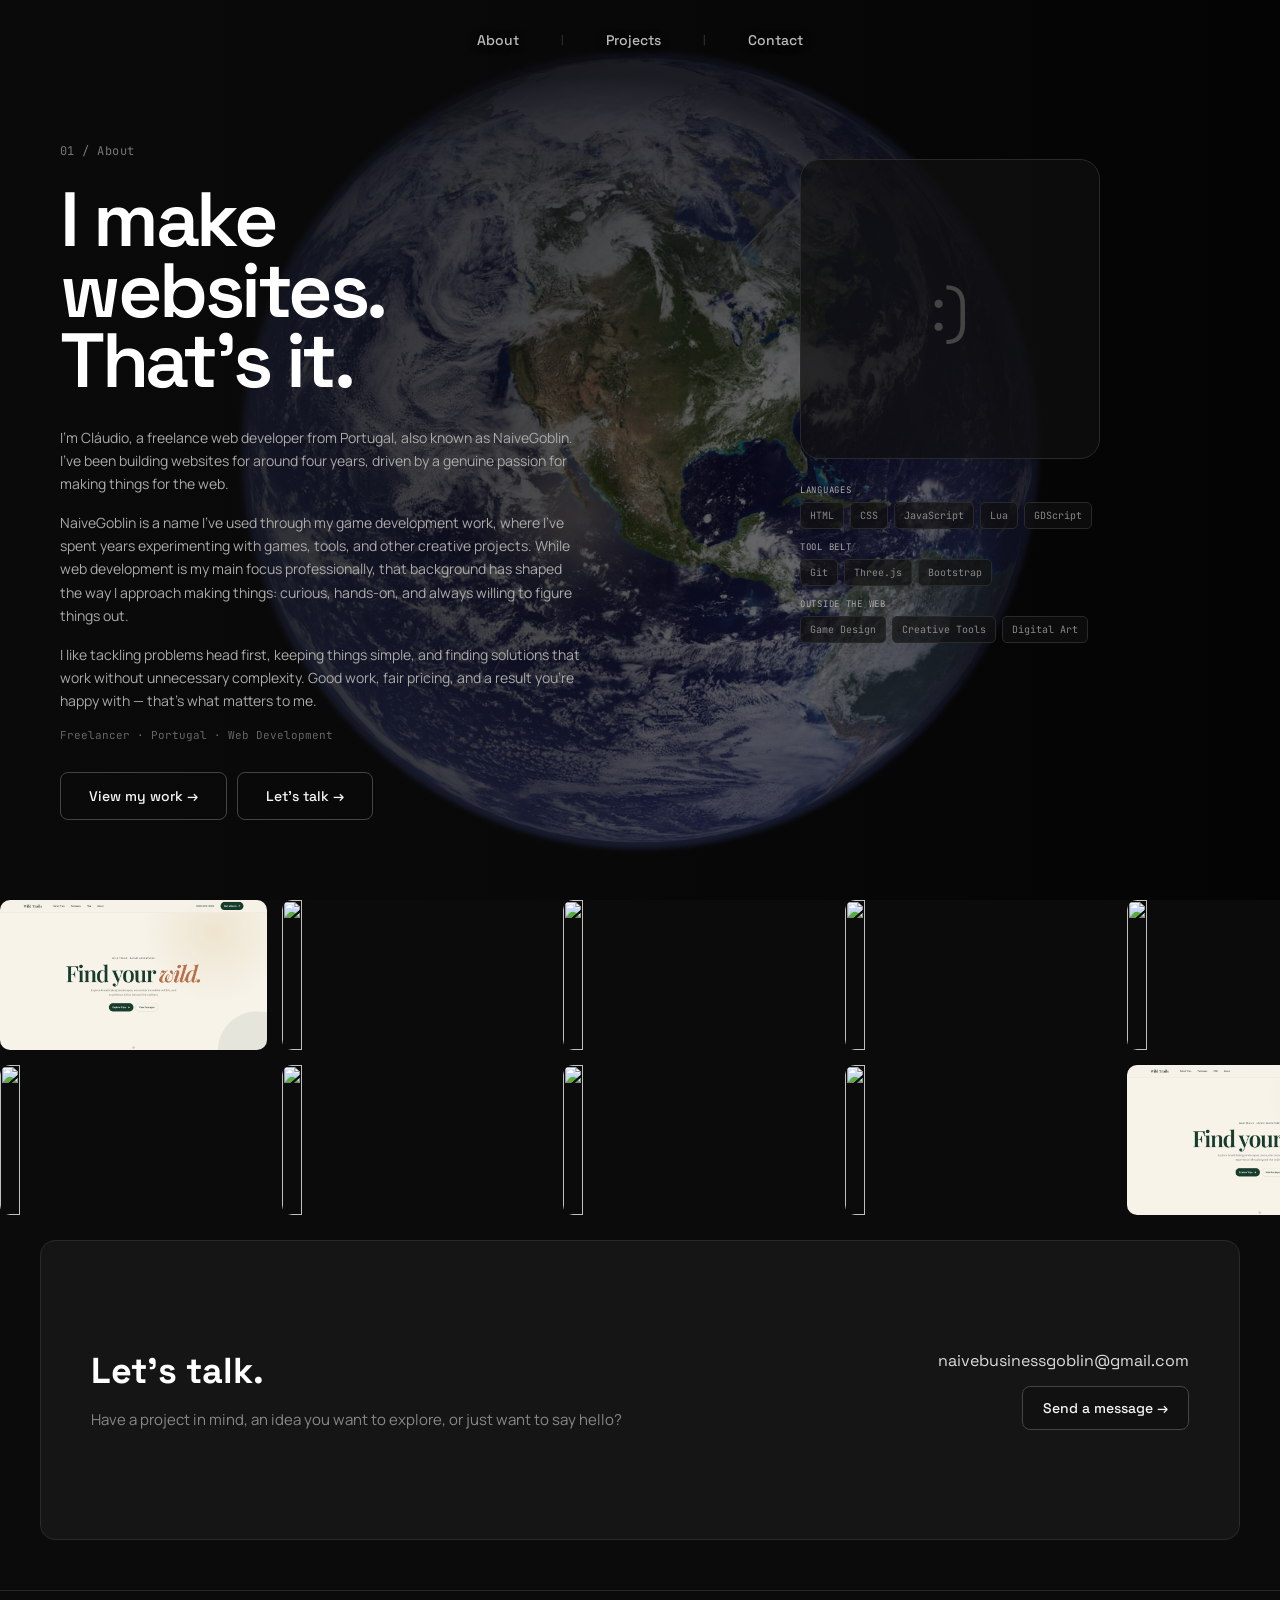
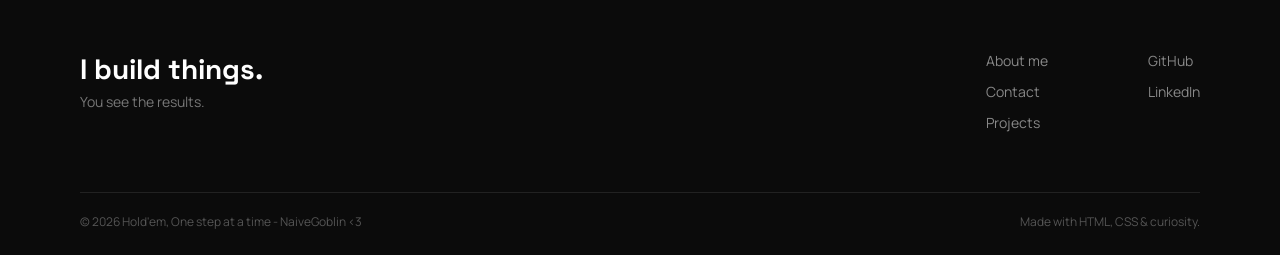
==== index.html @ 659d5354 "Added Vertex Page" ====
<!DOCTYPE html>
<html lang="en">

<head>
    <meta charset="utf-8">
    <meta name="viewport" content="width=device-width, initial-scale=1">

    <meta name="description" content="Freelance web developer creating websites and digital experiences.">
    <meta name="author" content="Naive Goblin / Luis Cláudio">
    <meta name="robots" content="index, follow">


    <link rel="canonical" href="https://naivegoblin.github.io/Personal-Portfolio/">


    <title>Goblin Webcraft - Web Development & Digital Experiences</title>
    <link rel="icon" type="image/png" href="images/Icon.png">


    <link rel="stylesheet" href="sources/style.css">
</head>

<body id="about">

    <header class="Header">
        <nav>
            <ul>
                <li><a href="index.html">About</a></li>
                <li class="Header_Spacer">|</li>
                <li><a href="projects.html">Projects</a></li>
                <li class="Header_Spacer">|</li>
                <li><a href="index.html#contact">Contact</a></li>
            </ul>
        </nav>
    </header>


    <main>

        <section class="Hero">

            <div class="Hero_Content">

                <div class="Hero_Text">

                    <span class="Section_Label">01 / About</span>

                    <h1>I make websites.<br>That's it.</h1>

                    <p>
                        I'm Cláudio, a freelance web developer from Portugal,
                        also known as NaiveGoblin. I've been building websites
                        for around four years, driven by a genuine passion for
                        making things for the web.
                    </p>

                    <p>
                        NaiveGoblin is a name I've used through my game development
                        work, where I've spent years experimenting with games,
                        tools, and other creative projects. While web development
                        is my main focus professionally, that background has shaped
                        the way I approach making things: curious, hands-on, and
                        always willing to figure things out.
                    </p>

                    <p>
                        I like tackling problems head first, keeping things simple,
                        and finding solutions that work without unnecessary
                        complexity. Good work, fair pricing, and a result you're
                        happy with — that's what matters to me.
                    </p>

                    <span class="Section_Meta">
                        Freelancer · Portugal · Web Development
                    </span>

                    <div class="Hero_Buttons">
                        <button
                            type="button"
                            onclick="window.location.href='projects.html'">
                            View my work →
                        </button>

                        <button
                            type="button"
                            onclick="openContactModal()">
                            Let's talk →
                        </button>

                    </div>

                </div>



                <div class="Hero_Visual">

                    <div class="Mascot">
                        <span>:)</span>
                    </div>

                    <div class="Tag_Groups">

                        <div class="Tag_Group">
                            <span class="Tag_Label">LANGUAGES</span>

                            <div class="Tags">
                                <span>HTML</span>
                                <span>CSS</span>
                                <span>JavaScript</span>
                                <span>Lua</span>
                                <span>GDScript</span>
                            </div>
                        </div>


                        <div class="Tag_Group">
                            <span class="Tag_Label">TOOL BELT</span>

                            <div class="Tags">
                                <span>Git</span>
                                <span>Three.js</span>
                                <span>Bootstrap</span>
                            </div>
                        </div>


                        <div class="Tag_Group">
                            <span class="Tag_Label">OUTSIDE THE WEB</span>

                            <div class="Tags">
                                <span>Game Design</span>
                                <span>Creative Tools</span>
                                <span>Digital Art</span>
                            </div>
                        </div>

                    </div>

                </div>

            </div>

        </section>


        <section class="Website_Body">

            <div class="Gallery">

                <div class="Gallery_Row Gallery_Row_1">
                    <div class="Gallery_Images">
                        <img src="images/Wild Trails/Wild Trails - Stage 1.png" alt="">
                        <img src="images/image2.jpg" alt="">
                        <img src="images/image3.jpg" alt="">
                        <img src="images/image4.jpg" alt="">
                        <img src="images/image5.jpg" alt="">

                        <img src="images/Wild Trails/Wild Trails - Stage 1.png" alt="">
                        <img src="images/image2.jpg" alt="">
                        <img src="images/image3.jpg" alt="">
                        <img src="images/image4.jpg" alt="">
                        <img src="images/image5.jpg" alt="">
                    </div>
                </div>


                <div class="Gallery_Row Gallery_Row_2">
                    <div class="Gallery_Images">
                        <img src="images/image5.jpg" alt="">
                        <img src="images/image4.jpg" alt="">
                        <img src="images/image3.jpg" alt="">
                        <img src="images/image2.jpg" alt="">
                        <img src="images/Wild Trails/Wild Trails - Stage 1.png" alt="">

                        <img src="images/image5.jpg" alt="">
                        <img src="images/image4.jpg" alt="">
                        <img src="images/image3.jpg" alt="">
                        <img src="images/image2.jpg" alt="">
                        <img src="images/Wild Trails/Wild Trails - Stage 1.png"" alt="">
                    </div>
                </div>

            </div>


            <section class="Contact" id="contact">

                <div class="Contact_Info">
                    <h2>Let's talk.</h2>

                    <p>
                        Have a project in mind, an idea you want to explore,
                        or just want to say hello?
                    </p>
                </div>

                <div class="Contact_Actions">
                    <a href="mailto:naivebusinessgoblin@gmail.com">
                        naivebusinessgoblin@gmail.com
                    </a>

                    <a class="Button" type="button" onclick="openContactModal()">
                        Send a message →
                    </a>
                </div>

            </section>

        </section>

    </main>


    <footer class="Footer">

        <div class="Footer_Main">

            <div class="Footer_Brand">
                <h2>I build things.</h2>
                <p>You see the results.</p>
            </div>

            <div class="Footer_Links">

                <div class="Footer_Navigation">
                    <a href="#about">About me</a>
                    <a Href="#" onclick="openContactModal()">Contact</a>
                    <a href="projects.html">Projects</a>
                </div>

                <div class="Footer_Socials">
                    <a href="https://github.com/NaiveGoblin">GitHub</a>
                    <a href="https://linkedin.com/in/yourusername">LinkedIn</a>
                </div>

            </div>

        </div>

        <div class="Footer_Bottom">
            <span>© 2026 Hold'em, One step at a time - NaiveGoblin &lt;3</span>
            <span>Made with HTML, CSS & curiosity.</span>
        </div>

    </footer>

<script src="sources/Contact Form.js"></script>

</body>

</html>
---- sources/style.css ----
@import url('https://fonts.googleapis.com/css2?family=JetBrains+Mono:wght@400;500&family=Manrope:wght@400;500;600;700&family=Space+Grotesk:wght@400;500;600;700&display=swap');


/* Variables */

:root {
    --bg: #0b0b0b;
    --surface: #151515;
    --surface-hover: #181818;

    --border: #292929;
    --border-hover: #444;

    --text: #fff;
    --text-light: #ddd;
    --text-muted: #888;
    --text-dim: #666;
    --text-dark: #555;

    --accent: #8da4ff;

    --font-display: 'Space Grotesk', sans-serif;
    --font-body: 'Manrope', sans-serif;
    --font-mono: 'JetBrains Mono', monospace;

    --radius-sm: 5px;
    --radius-md: 10px;
    --radius-lg: 15px;

    --container: 1200px;
}


/* Base */

* {
    box-sizing: border-box;
    margin: 0;
    padding: 0;
}

html {
    scroll-behavior: smooth;
}

body {
    min-height: 100vh;

    color: var(--text);
    background: var(--bg);

    font-family: var(--font-body);
}

img {
    display: block;
    max-width: 100%;
}

button,
a {
    font: inherit;
}

button {
    cursor: pointer;
}

button,
a {
    -webkit-tap-highlight-color: transparent;
}

.Container {
    width: min(var(--container), 100%);
    margin-inline: auto;
}


/* Typography */

.Section_Label {
    color: #aaa;

    font-family: var(--font-mono);
    font-size: 10px;
    letter-spacing: 0.08em;
}

.Section_Meta {
    color: var(--text-dim);

    font-family: var(--font-mono);
    font-size: 11px;
}

.Tag_Label {
    color: #aaa;

    font-family: var(--font-mono);
    font-size: 9px;
    letter-spacing: 0.08em;
}


/* Header */

.Header {
    position: absolute;
    top: 0;
    left: 0;
    z-index: 10;

    width: 100%;
    padding: 25px;

    font-family: var(--font-display);
}

.Header ul {
    display: flex;
    align-items: center;
    justify-content: center;

    list-style: none;
}

.Header a {
    display: inline-block;

    padding: 6px 10px;

    color: #bbb;

    font-size: 14px;
    font-weight: 500;

    text-decoration: none;

    border-radius: var(--radius-sm);

    text-shadow: 0 1px 8px rgba(0, 0, 0, 0.6);

    transition:
        color 0.2s ease,
        background-color 0.2s ease,
        transform 0.2s ease;
}

.Header a:hover {
    color: var(--text);
    background: rgba(255, 255, 255, 0.06);

    transform: translateY(-1px);
}

.Header_Spacer {
    margin-inline: 30px;

    color: #333;

    font-family: var(--font-mono);
    font-size: 11px;
}


/* Hero */

.Hero {
    position: relative;

    display: flex;
    align-items: flex-end;

    min-height: 100vh;
    padding: 140px 60px 80px;

    background:
        url("../images/wallpaper.jpg")
        center / cover no-repeat;

    overflow: hidden;
}

.Hero::after {
    content: "";

    position: absolute;
    inset: 0;

    background:
        linear-gradient(
            90deg,
            rgba(11, 11, 11, 0.92) 0%,
            rgba(11, 11, 11, 0.72) 45%,
            rgba(11, 11, 11, 0.35) 100%
        );

    pointer-events: none;
}

.Hero_Content {
    position: relative;
    z-index: 1;

    display: grid;
    grid-template-columns: 1fr 1fr;
    gap: 80px;

    width: min(var(--container), 100%);
    margin-inline: auto;

    align-items: start;
}


/* Hero Text */

.Hero_Text {
    display: flex;
    flex-direction: column;

    max-width: 560px;
}

.Hero_Text .Section_Label {
    margin-bottom: 25px;

    color: #777;

    font-size: 12px;
    letter-spacing: 0.04em;
}

.Hero_Text h1 {
    margin-bottom: 30px;

    color: var(--text);

    font-family: var(--font-display);
    font-size: clamp(3rem, 6vw, 5rem);
    font-weight: 600;
    line-height: 0.92;
    letter-spacing: -0.045em;
}

.Hero_Text p {
    max-width: 520px;
    margin-bottom: 16px;

    color: #aaa;

    font-size: 14px;
    line-height: 1.65;
}


/* Buttons */

.Hero_Buttons {
    display: flex;
    gap: 10px;

    margin-top: 30px;
}

.Hero_Buttons button,
.Button {
    width: fit-content;
    padding: 12px 20px;

    color: #f5f5f5;
    background: rgba(11, 11, 11, 0.35);

    border: 1px solid var(--border-hover);
    border-radius: 8px;

    font-family: var(--font-display);
    font-size: 14px;
    font-weight: 500;

    text-decoration: none;

    transition:
        background-color 0.25s ease,
        border-color 0.25s ease,
        color 0.25s ease,
        transform 0.25s ease;
}

.Hero_Buttons button {
    padding: 14px 28px;
}

.Hero_Buttons button:hover,
.Button:hover {
    background: #1a1a1a;
    border-color: #666;

    transform: translateY(-2px);
}

.Hero_Buttons button:active,
.Button:active {
    transform: translateY(0);
}


/* Hero Visual */

.Hero_Visual {
    display: flex;
    flex-direction: column;
    align-items: center;
    justify-content: flex-end;

    min-height: 500px;
}

.Mascot {
    display: flex;
    align-items: center;
    justify-content: center;

    width: 300px;
    height: 300px;
    margin-bottom: 25px;

    color: #444;
    background: rgba(17, 17, 17, 0.7);

    border: 1px solid var(--border);
    border-radius: 20px;

    font-family: var(--font-display);
    font-size: 60px;

    overflow: hidden;
}

.Mascot img {
    width: 100%;
    height: 100%;
    object-fit: contain;
}


/* Tags */

.Tag_Groups {
    display: flex;
    flex-direction: column;
    gap: 12px;

    width: 300px;
}

.Tag_Group {
    display: flex;
    flex-direction: column;
    gap: 6px;
}

.Tags {
    display: flex;
    flex-wrap: wrap;
    gap: 6px;
}

.Tags span {
    padding: 6px 9px;

    color: var(--text-muted);
    background: rgba(17, 17, 17, 0.7);

    border: 1px solid var(--border);
    border-radius: var(--radius-sm);

    font-family: var(--font-mono);
    font-size: 10px;

    transition:
        color 0.2s ease,
        border-color 0.2s ease,
        background-color 0.2s ease;
}

.Tags span:hover {
    color: #ccc;
    background: var(--surface);
    border-color: var(--border-hover);
}


/* Website Body */

.Website_Body {
    display: flex;
    flex-direction: column;
    align-items: center;

    gap: 25px;
}


/* Gallery */

.Gallery {
    display: flex;
    flex-direction: column;
    gap: 15px;

    width: 100%;

    overflow: hidden;
}

.Gallery_Row {
    width: 100%;
    overflow: hidden;
}

.Gallery_Images {
    display: flex;
    gap: 15px;

    width: max-content;
}

.Gallery img {
    flex-shrink: 0;

    width: auto;
    height: 150px;

    aspect-ratio: 16 / 9;

    object-fit: cover;

    border-radius: var(--radius-md);
}

.Gallery_Row_1 .Gallery_Images {
    animation: slideRight 60s linear infinite alternate;
}

.Gallery_Row_2 .Gallery_Images {
    animation: slideLeft 75s linear infinite alternate;
}

@keyframes slideRight {
    from {
        transform: translateX(-50%);
    }

    to {
        transform: translateX(0);
    }
}

@keyframes slideLeft {
    from {
        transform: translateX(0);
    }

    to {
        transform: translateX(-50%);
    }
}


/* Contact */

.Contact {
    display: flex;
    align-items: center;
    justify-content: space-between;

    width: min(var(--container), calc(100% - 40px));
    min-height: 300px;
    margin-inline: auto;
    padding: 50px;

    background: var(--surface);

    border: 1px solid var(--border);
    border-radius: var(--radius-lg);
}


.Contact_Info {
    max-width: 600px;
}

.Contact_Info h2 {
    font-family: var(--font-display);
    font-size: 36px;
}

.Contact_Info p {
    margin-top: 15px;

    color: var(--text-muted);

    font-size: 15px;
    line-height: 1.5;
}

.Contact_Actions {
    display: flex;
    flex-direction: column;
    align-items: flex-end;
    gap: 15px;
}

.Contact_Actions a:not(.Button) {
    color: var(--text-light);

    font-family: var(--font-display);
    text-decoration: none;
}

.Contact_Actions a:not(.Button):hover {
    color: var(--accent);
}


/* Footer */

.Footer {
    width: 100%;
    margin-top: 50px;
    padding: 60px 80px 25px;

    border-top: 1px solid var(--border);

    font-size: 14px;
}

.Footer_Main {
    display: flex;
    justify-content: space-between;
}

.Footer_Brand h2 {
    font-family: var(--font-display);
    font-size: 28px;
}

.Footer_Brand p {
    margin-top: 5px;
    color: #777;
}

.Footer_Links {
    display: flex;
    gap: 100px;
}

.Footer_Navigation,
.Footer_Socials {
    display: flex;
    flex-direction: column;
    gap: 12px;
}

.Footer a {
    color: var(--text-muted);
    text-decoration: none;
}

.Footer a:hover {
    color: var(--text);
}

.Footer_Bottom {
    display: flex;
    justify-content: space-between;

    margin-top: 60px;
    padding-top: 20px;

    color: var(--text-dark);

    border-top: 1px solid #222;

    font-size: 12px;
}


/* Projects */

.Projects_Page,
.Project_Page {
    width: 100%;
    min-height: 100vh;
    padding: 140px 60px 80px;
}

.Projects_Header {
    margin-bottom: 70px;
}

.Projects_Header .Section_Label,
.Project_Header .Section_Label {
    display: block;
    margin-bottom: 20px;
}

.Projects_Header h1 {
    color: var(--text);

    font-family: var(--font-display);
    font-size: clamp(3rem, 6vw, 5rem);
    font-weight: 600;
    line-height: 0.95;
    letter-spacing: -0.045em;
}

.Projects_Header p {
    max-width: 600px;
    margin-top: 25px;

    color: var(--text-muted);

    font-size: 15px;
    line-height: 1.6;
}


/* Project Grid */

.Projects_Grid {
    display: grid;
    grid-template-columns: repeat(2, 1fr);
    gap: 20px;
}


/* Project Card */

.Project_Card {
    display: flex;
    flex-direction: column;

    min-height: 420px;
    padding: 30px;

    background: var(--surface);

    border: 1px solid var(--border);
    border-radius: var(--radius-lg);

    overflow: hidden;

    transition:
        transform 0.25s ease,
        border-color 0.25s ease,
        background-color 0.25s ease;
}

.Project_Card:hover {
    background: var(--surface-hover);
    border-color: var(--border-hover);

    transform: translateY(-4px);
}

.Project_Image {
    width: 100%;
    height: 220px;
    margin-bottom: 25px;

    background: var(--bg);

    border: 1px solid var(--border);
    border-radius: var(--radius-md);

    overflow: hidden;
}

.Project_Image img,
.Project_Gallery_Image img,
.Project_Main_Image img {
    width: 100%;
    height: 100%;

    object-fit: cover;
}

.Project_Image img,
.Project_Gallery_Image img {
    transition: transform 0.4s ease;
}

.Project_Card:hover .Project_Image img,
.Project_Gallery_Image:hover img {
    transform: scale(1.03);
}

.Project_Number {
    margin-bottom: 10px;

    color: var(--text-dim);

    font-family: var(--font-mono);
    font-size: 10px;
}

.Project_Card h2 {
    margin-bottom: 12px;

    color: var(--text);

    font-family: var(--font-display);
    font-size: 28px;
    font-weight: 500;
}

.Project_Card p {
    max-width: 600px;

    color: var(--text-muted);

    font-size: 14px;
    line-height: 1.6;
}

.Project_Tags {
    margin-top: auto;
    padding-top: 25px;
}

.Project_Link {
    display: inline-block;

    width: fit-content;
    margin-top: 20px;

    color: #bbb;

    font-family: var(--font-display);
    font-size: 14px;

    text-decoration: none;

    transition:
        color 0.2s ease,
        transform 0.2s ease;
}

.Project_Link:hover {
    color: var(--text);
    transform: translateX(3px);
}


/* Project Header */

.Project_Header {
    margin-bottom: 70px;
}

.Project_Header h1 {
    max-width: 900px;

    color: var(--text);

    font-family: var(--font-display);
    font-size: clamp(3rem, 7vw, 6rem);
    font-weight: 600;
    line-height: 0.92;
    letter-spacing: -0.05em;
}

.Project_Header p {
    max-width: 650px;
    margin-top: 30px;

    color: var(--text-muted);

    font-size: 15px;
    line-height: 1.65;
}

.Project_Meta {
    display: flex;
    flex-wrap: wrap;
    gap: 30px;

    margin-top: 35px;
}

.Project_Meta_Item {
    display: flex;
    flex-direction: column;
    gap: 6px;
}


/* Project Preview */

.Project_Main_Image {
    width: 100%;
    height: 600px;
    margin-bottom: 70px;

    background: var(--surface);

    border: 1px solid var(--border);
    border-radius: var(--radius-lg);

    overflow: hidden;
}


/* Project Info */

.Project_Info {
    margin-bottom: 80px;
}

.Project_Info_Text {
    max-width: 700px;
}

.Project_Info_Text h2 {
    margin-bottom: 25px;

    color: var(--text);

    font-family: var(--font-display);
    font-size: 32px;
    font-weight: 500;
}

.Project_Info_Text p {
    margin-bottom: 18px;

    color: var(--text-muted);

    font-size: 15px;
    line-height: 1.7;
}


/* Project Gallery */

.Project_Gallery {
    display: grid;
    grid-template-columns: repeat(2, 1fr);
    gap: 15px;

    margin-bottom: 80px;
}

.Project_Gallery_Image {
    height: 300px;

    background: var(--surface);

    border: 1px solid var(--border);
    border-radius: var(--radius-md);

    overflow: hidden;
}


/* Technologies */

.Technologies_Banner {
    margin-bottom: 80px;
    padding: 35px;

    background: var(--surface);

    border: 1px solid var(--border);
    border-radius: 12px;
}

.Technologies_Banner h2 {
    margin-bottom: 25px;

    color: var(--text);

    font-family: var(--font-display);
    font-size: 24px;
    font-weight: 500;
}


/* Responsive */

@media (max-width: 900px) {

    .Hero {
        padding: 120px 30px 60px;
    }

    .Hero_Content {
        grid-template-columns: 1fr;
        gap: 60px;
    }

    .Hero_Visual {
        min-height: auto;
    }

    .Projects_Page,
    .Project_Page {
        padding: 120px 30px 60px;
    }

    .Projects_Grid {
        grid-template-columns: 1fr;
    }

    .Project_Content {
        grid-template-columns: 1fr;
        gap: 25px;
    }

    .Project_Main_Image {
        height: 450px;
    }

    .Footer {
        padding-inline: 30px;
    }

    .Footer_Links {
        gap: 50px;
    }
}


@media (max-width: 600px) {

    .Header {
        padding: 20px 15px;
    }

    .Header_Spacer {
        margin-inline: 15px;
    }

    .Hero {
        padding: 110px 20px 50px;
    }

    .Hero_Text h1,
    .Projects_Header h1 {
        font-size: clamp(2.8rem, 14vw, 4rem);
    }

    .Hero_Buttons {
        flex-direction: column;
        align-items: flex-start;
    }

    .Mascot {
        width: min(300px, 100%);
        height: auto;
        aspect-ratio: 1;
    }

    .Tag_Groups {
        width: min(300px, 100%);
    }

    .Contact {
        flex-direction: column;
        align-items: flex-start;
        gap: 35px;

        width: calc(100% - 30px);
        padding: 30px;
    }

    .Contact_Actions {
        align-items: flex-start;
    }

    .Footer_Main {
        flex-direction: column;
        gap: 40px;
    }

    .Footer_Links {
        gap: 50px;
    }

    .Footer_Bottom {
        flex-direction: column;
        gap: 10px;
    }

    .Projects_Page,
    .Project_Page {
        padding: 110px 20px 50px;
    }

    .Project_Header h1 {
        font-size: clamp(2.8rem, 14vw, 5rem);
    }

    .Project_Main_Image {
        height: 300px;
        margin-bottom: 50px;
    }

    .Project_Gallery {
        grid-template-columns: 1fr;
        margin-bottom: 50px;
    }

    .Project_Gallery_Image {
        height: 250px;
    }

    .Project_Content {
        margin-bottom: 50px;
    }

    .Project_Technologies {
        margin-bottom: 50px;
        padding: 25px;
    }
}


/* Reduced Motion */

@media (prefers-reduced-motion: reduce) {

    html {
        scroll-behavior: auto;
    }

    *,
    *::before,
    *::after {
        animation-duration: 0.01ms !important;
        animation-iteration-count: 1 !important;
        transition-duration: 0.01ms !important;
    }
}




/* Contact Modal */

.Contact_Modal {
    position: fixed;
    inset: 0;
    z-index: 1000;

    display: flex;
    align-items: center;
    justify-content: center;

    padding: 30px;

    visibility: hidden;
    opacity: 0;

    pointer-events: none;

    transition:
        opacity 0.35s ease,
        visibility 0.35s ease;
}


/* Full-screen gradient */

.Contact_Modal::before {
    content: "";

    position: absolute;
    inset: 0;

    background:
        radial-gradient(
            circle at 50% 45%,
            rgba(141, 164, 255, 0.16),
            transparent 45%
        ),
        linear-gradient(
            135deg,
            rgba(11, 11, 11, 0.97),
            rgba(20, 24, 45, 0.96),
            rgba(11, 11, 11, 0.98)
        );

    backdrop-filter: blur(12px);
}


/* Open state */

.Contact_Modal.is-open {
    visibility: visible;
    opacity: 1;

    pointer-events: auto;
}


/* Dark clickable backdrop */

.Contact_Modal_Backdrop {
    position: absolute;
    inset: 0;

    background: rgba(0, 0, 0, 0.35);
}


/* Modal */

.Contact_Modal_Content {
    position: relative;
    z-index: 1;

    width: min(650px, 100%);
    max-height: calc(100vh - 60px);

    padding: 45px;

    overflow-y: auto;

    background:
        linear-gradient(
            145deg,
            rgba(25, 25, 25, 0.97),
            rgba(14, 14, 14, 0.97)
        );

    border: 1px solid rgba(255, 255, 255, 0.12);
    border-radius: var(--radius-lg);

    box-shadow:
        0 30px 100px rgba(0, 0, 0, 0.65),
        0 0 80px rgba(141, 164, 255, 0.08);

    transform: translateY(25px) scale(0.97);

    transition:
        transform 0.4s cubic-bezier(0.22, 1, 0.36, 1);
}

.Contact_Modal.is-open .Contact_Modal_Content {
    transform: translateY(0) scale(1);
}


/* Close button */

.Contact_Modal_Close {
    position: absolute;
    top: 18px;
    right: 18px;

    display: flex;
    align-items: center;
    justify-content: center;

    width: 36px;
    height: 36px;

    color: #888;
    background: transparent;

    border: 1px solid transparent;
    border-radius: var(--radius-sm);

    font-family: var(--font-display);
    font-size: 25px;
    line-height: 1;

    transition:
        color 0.2s ease,
        background-color 0.2s ease,
        border-color 0.2s ease,
        transform 0.2s ease;
}

.Contact_Modal_Close:hover {
    color: var(--text);

    background: rgba(255, 255, 255, 0.06);

    border-color: var(--border);

    transform: rotate(4deg);
}


/* Header */

.Contact_Modal_Header {
    max-width: 500px;
    margin-bottom: 35px;
}

.Contact_Modal_Header .Section_Label {
    display: block;
    margin-bottom: 15px;

    color: var(--accent);
}

.Contact_Modal_Header h2 {
    margin-bottom: 12px;

    font-family: var(--font-display);
    font-size: clamp(2.5rem, 7vw, 4rem);
    font-weight: 600;
    line-height: 0.95;
    letter-spacing: -0.04em;
}

.Contact_Modal_Header p {
    max-width: 500px;

    color: var(--text-muted);

    font-size: 14px;
    line-height: 1.6;
}


/* Form */

.Contact_Form {
    display: flex;
    flex-direction: column;
    gap: 20px;
}

.Contact_Form_Row {
    display: grid;
    grid-template-columns: 1fr 1fr;
    gap: 15px;
}

.Contact_Form label {
    display: flex;
    flex-direction: column;
    gap: 8px;
}

.Contact_Form label > span {
    color: #999;

    font-family: var(--font-mono);
    font-size: 10px;
    letter-spacing: 0.04em;
    text-transform: uppercase;
}


/* Inputs */

.Contact_Form input,
.Contact_Form textarea {
    width: 100%;

    padding: 13px 14px;

    color: var(--text);
    background: rgba(255, 255, 255, 0.035);

    border: 1px solid var(--border);
    border-radius: var(--radius-sm);

    outline: none;

    font-family: var(--font-body);
    font-size: 14px;

    transition:
        border-color 0.2s ease,
        background-color 0.2s ease,
        box-shadow 0.2s ease;
}

.Contact_Form textarea {
    min-height: 140px;

    resize: vertical;
}

.Contact_Form input::placeholder,
.Contact_Form textarea::placeholder {
    color: #555;
}

.Contact_Form input:focus,
.Contact_Form textarea:focus {
    background: rgba(255, 255, 255, 0.05);

    border-color: var(--accent);

    box-shadow:
        0 0 0 3px rgba(141, 164, 255, 0.08);
}


/* Submit */

.Contact_Form_Submit {
    align-self: flex-start;

    margin-top: 5px;
    padding: 13px 22px;

    color: #0b0b0b;
    background: var(--accent);

    border: 1px solid var(--accent);
    border-radius: 8px;

    font-family: var(--font-display);
    font-size: 14px;
    font-weight: 600;

    transition:
        background-color 0.2s ease,
        border-color 0.2s ease,
        transform 0.2s ease,
        box-shadow 0.2s ease;
}

.Contact_Form_Submit:hover {
    background: #a9baff;
    border-color: #a9baff;

    box-shadow:
        0 8px 30px rgba(141, 164, 255, 0.18);

    transform: translateY(-2px);
}

.Contact_Form_Submit:active {
    transform: translateY(0);
}


/* Prevent page scrolling while modal is open */

body.modal-open {
    overflow: hidden;
}


/* Mobile */

@media (max-width: 600px) {

    .Contact_Modal {
        padding: 15px;
    }

    .Contact_Modal_Content {
        max-height: calc(100vh - 30px);
        padding: 35px 25px 25px;
    }

    .Contact_Form_Row {
        grid-template-columns: 1fr;
    }

    .Contact_Form_Submit {
        width: 100%;
    }
}


    #imageZoomOverlay {
        position: fixed;
        inset: 0;
        z-index: 9999;

        display: flex;
        align-items: center;
        justify-content: center;

        padding: 40px;
        background: rgba(0, 0, 0, 0.85);

        opacity: 0;
        visibility: hidden;
        pointer-events: none;

        transition: opacity 0.2s ease;
    }

    #imageZoomOverlay.active {
        opacity: 1;
        visibility: visible;
        pointer-events: auto;
    }

    #imageZoomed {
        max-width: 95vw;
        max-height: 90vh;

        object-fit: contain;

        border-radius: 4px;

        box-shadow: 0 20px 60px rgba(0, 0, 0, 0.5);
    }

    #imageZoomClose {
        position: absolute;
        top: 20px;
        right: 30px;

        border: none;
        background: none;

        color: white;
        font-size: 45px;
        line-height: 1;

        cursor: pointer;

        z-index: 10000;
    }

    #imageZoomClose:hover {
        opacity: 0.7;
    }
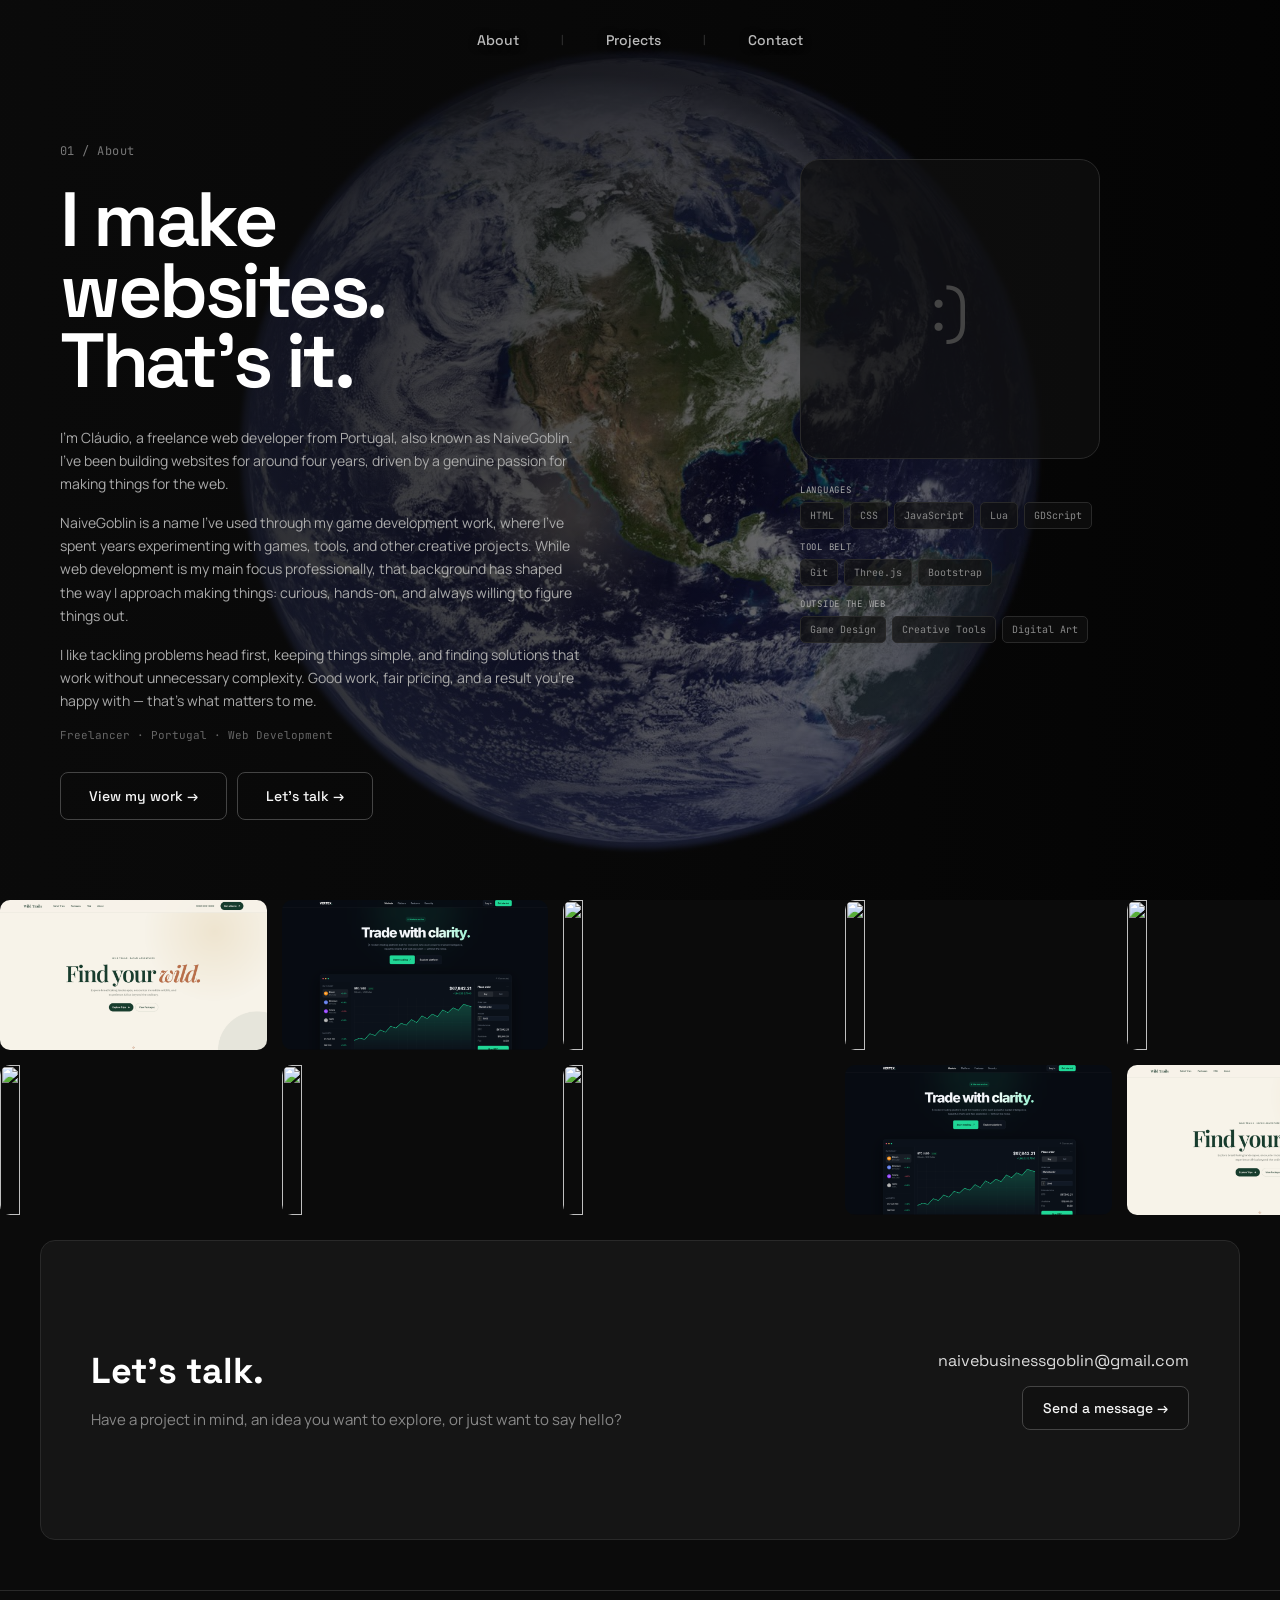
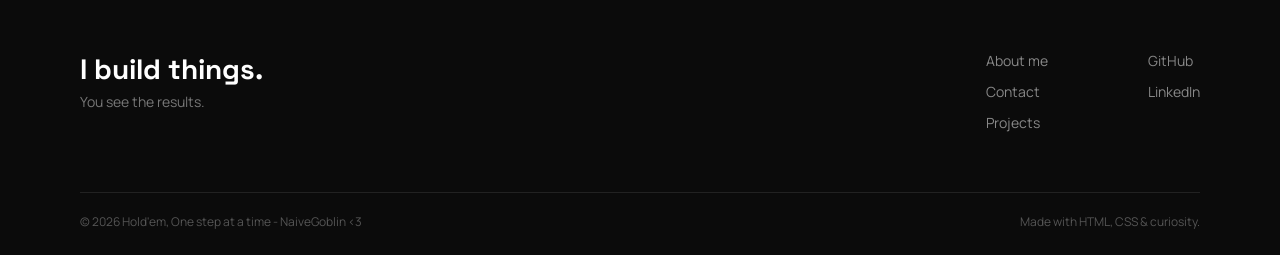
==== commit 57f1c952: "Updated Banner" ====
--- a/index.html
+++ b/index.html
@@ -151,13 +151,13 @@
                 <div class="Gallery_Row Gallery_Row_1">
                     <div class="Gallery_Images">
                         <img src="images/Wild Trails/Wild Trails - Stage 1.png" alt="">
-                        <img src="images/image2.jpg" alt="">
+                        <img src="images/Vertex/Vertex - Stage 1.png" alt="">
                         <img src="images/image3.jpg" alt="">
                         <img src="images/image4.jpg" alt="">
                         <img src="images/image5.jpg" alt="">
 
                         <img src="images/Wild Trails/Wild Trails - Stage 1.png" alt="">
-                        <img src="images/image2.jpg" alt="">
+                        <img src="images/Vertex/Vertex - Stage 1.png" alt="">
                         <img src="images/image3.jpg" alt="">
                         <img src="images/image4.jpg" alt="">
                         <img src="images/image5.jpg" alt="">
@@ -170,13 +170,13 @@
                         <img src="images/image5.jpg" alt="">
                         <img src="images/image4.jpg" alt="">
                         <img src="images/image3.jpg" alt="">
-                        <img src="images/image2.jpg" alt="">
+                        <img src="images/Vertex/Vertex - Stage 1.png" alt="">
                         <img src="images/Wild Trails/Wild Trails - Stage 1.png" alt="">
 
                         <img src="images/image5.jpg" alt="">
                         <img src="images/image4.jpg" alt="">
                         <img src="images/image3.jpg" alt="">
-                        <img src="images/image2.jpg" alt="">
+                        <img src="images/Vertex/Vertex - Stage 1.png" alt="">
                         <img src="images/Wild Trails/Wild Trails - Stage 1.png"" alt="">
                     </div>
                 </div>
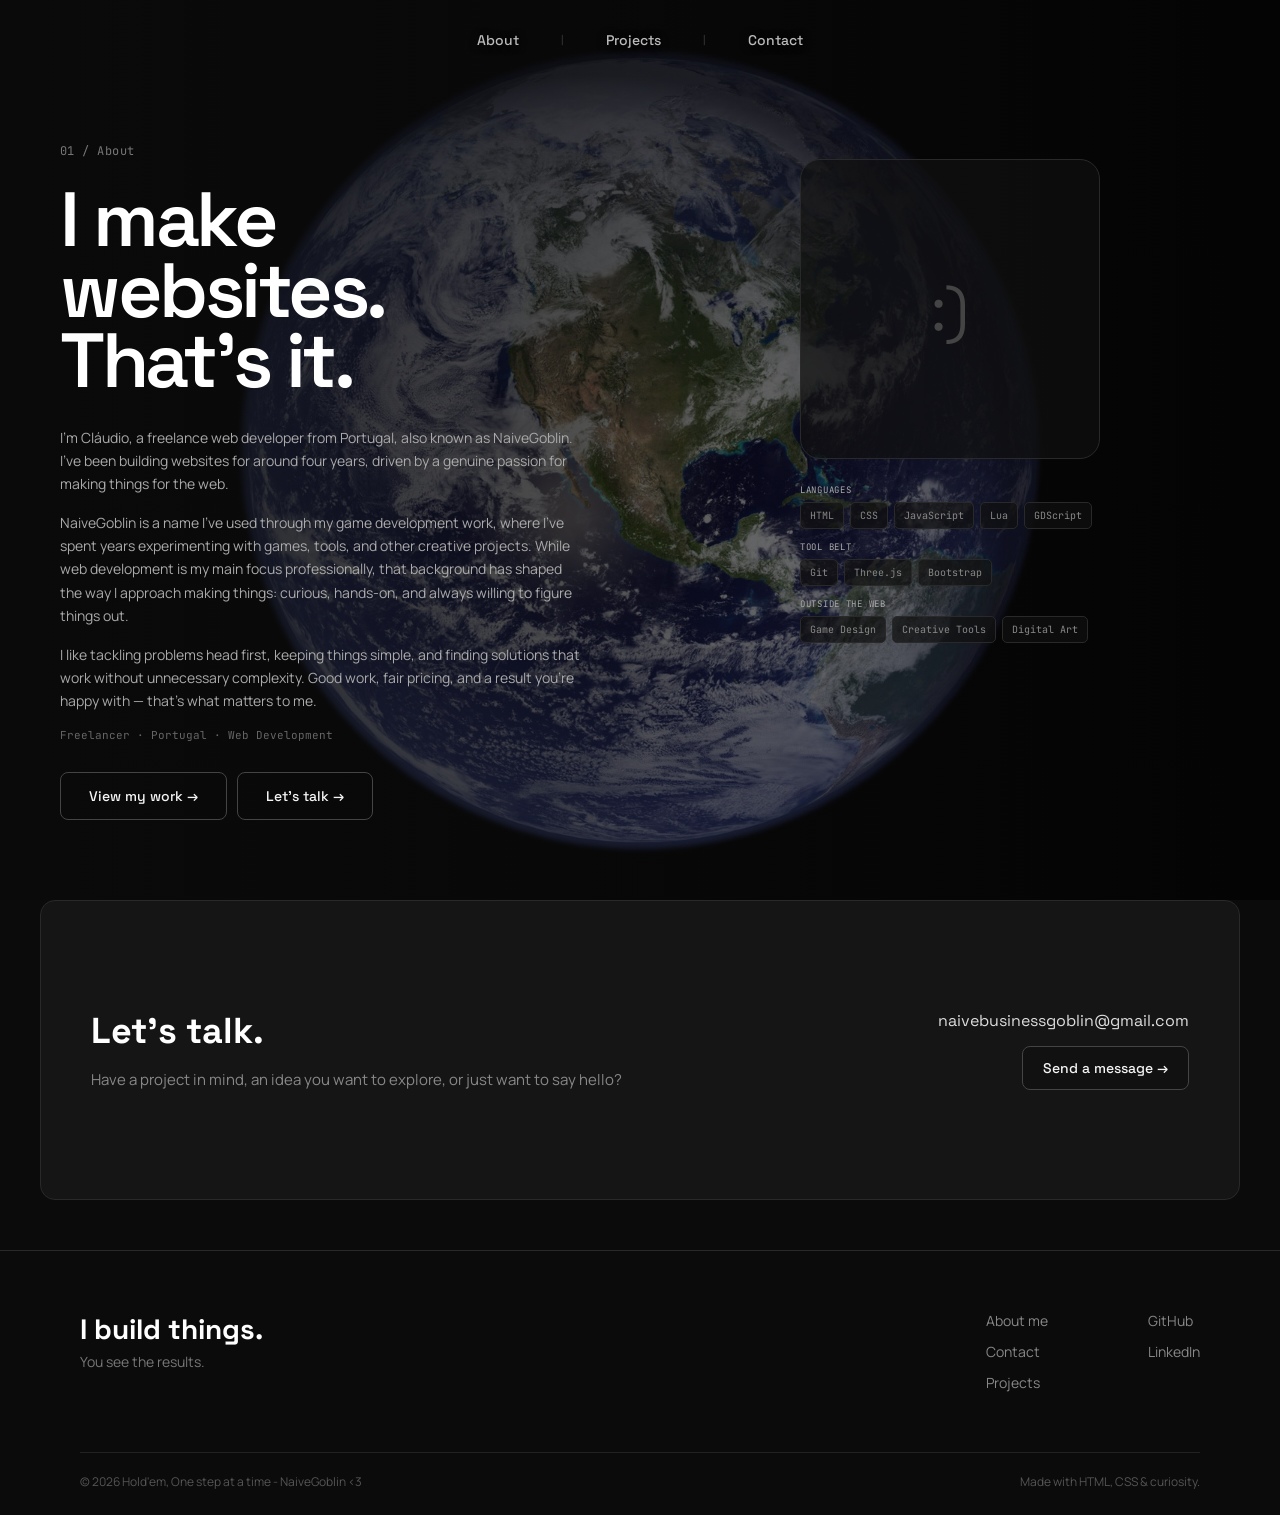
==== commit 3cf87080: "Hide Gallery" ====
--- a/index.html
+++ b/index.html
@@ -145,7 +145,8 @@
 
 
         <section class="Website_Body">
-
+            
+            <!--
             <div class="Gallery">
 
                 <div class="Gallery_Row Gallery_Row_1">
@@ -181,7 +182,7 @@
                     </div>
                 </div>
 
-            </div>
+            </div> -->
 
 
             <section class="Contact" id="contact">
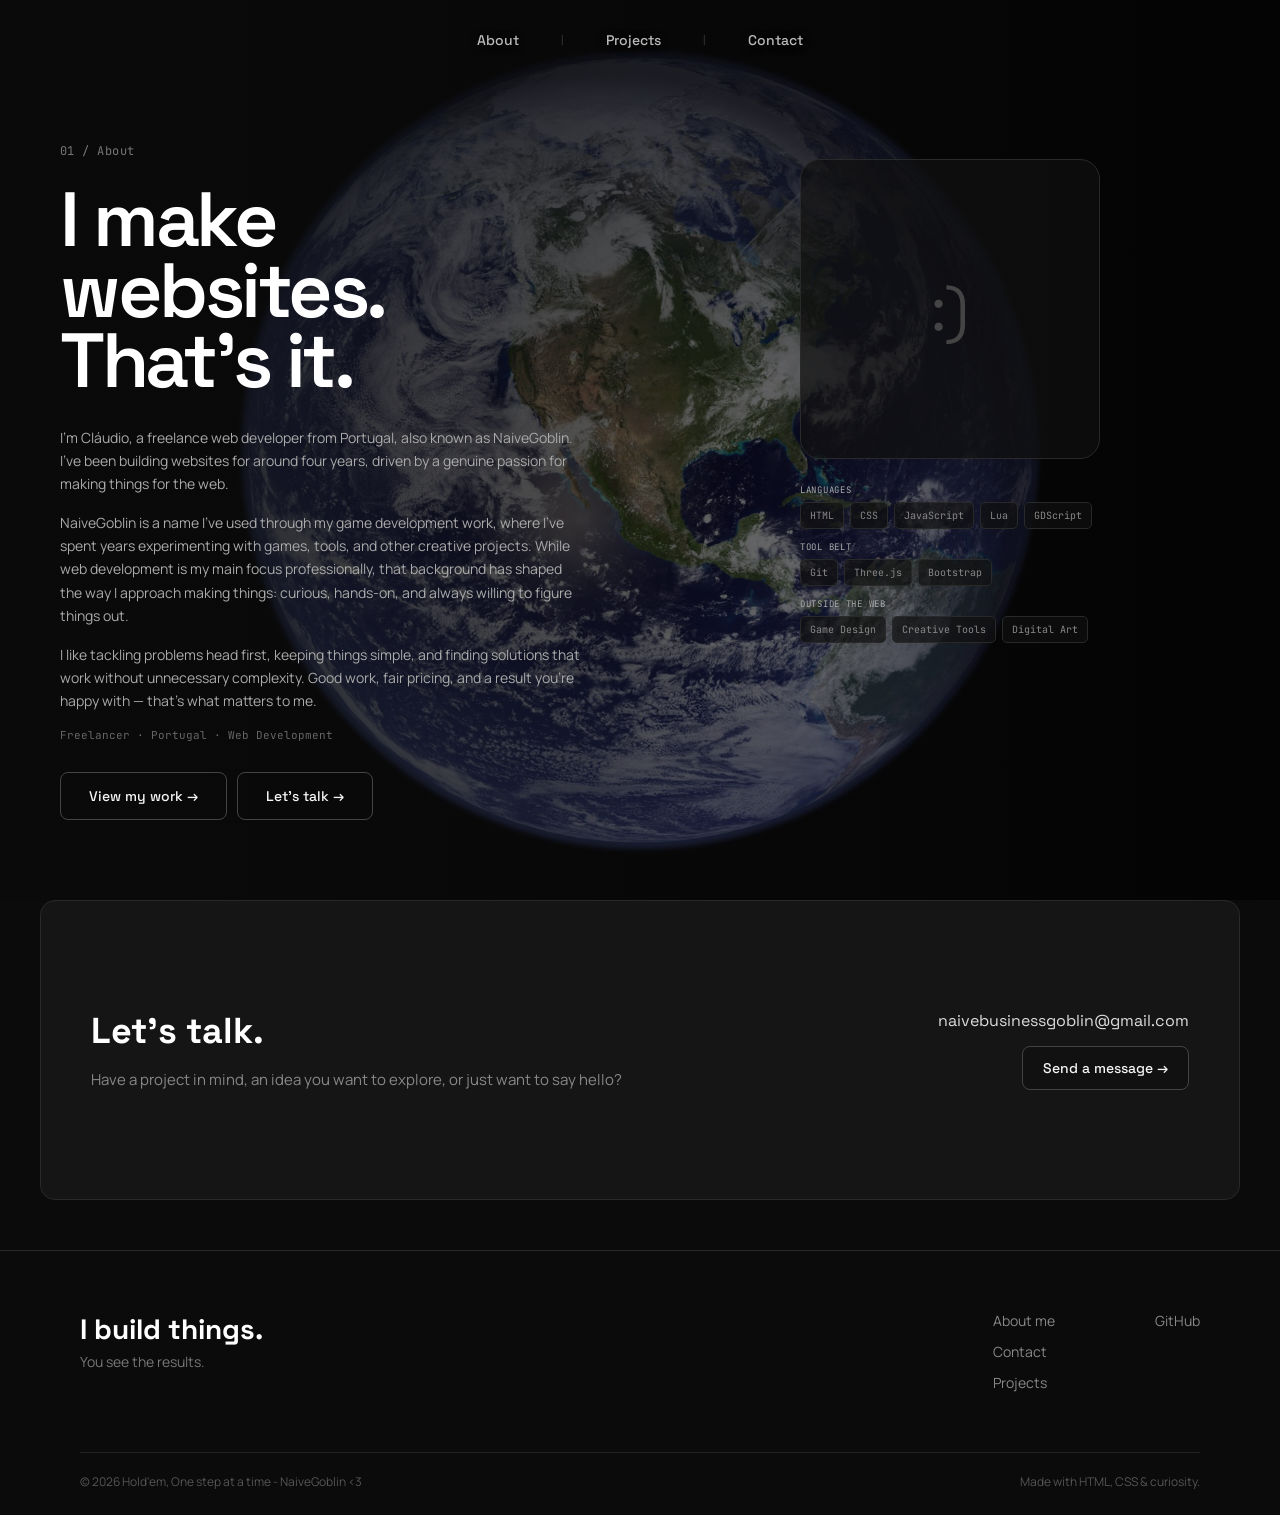
==== commit 62414504: "Debugging" ====
--- a/index.html
+++ b/index.html
@@ -232,7 +232,6 @@
 
                 <div class="Footer_Socials">
                     <a href="https://github.com/NaiveGoblin">GitHub</a>
-                    <a href="https://linkedin.com/in/yourusername">LinkedIn</a>
                 </div>
 
             </div>
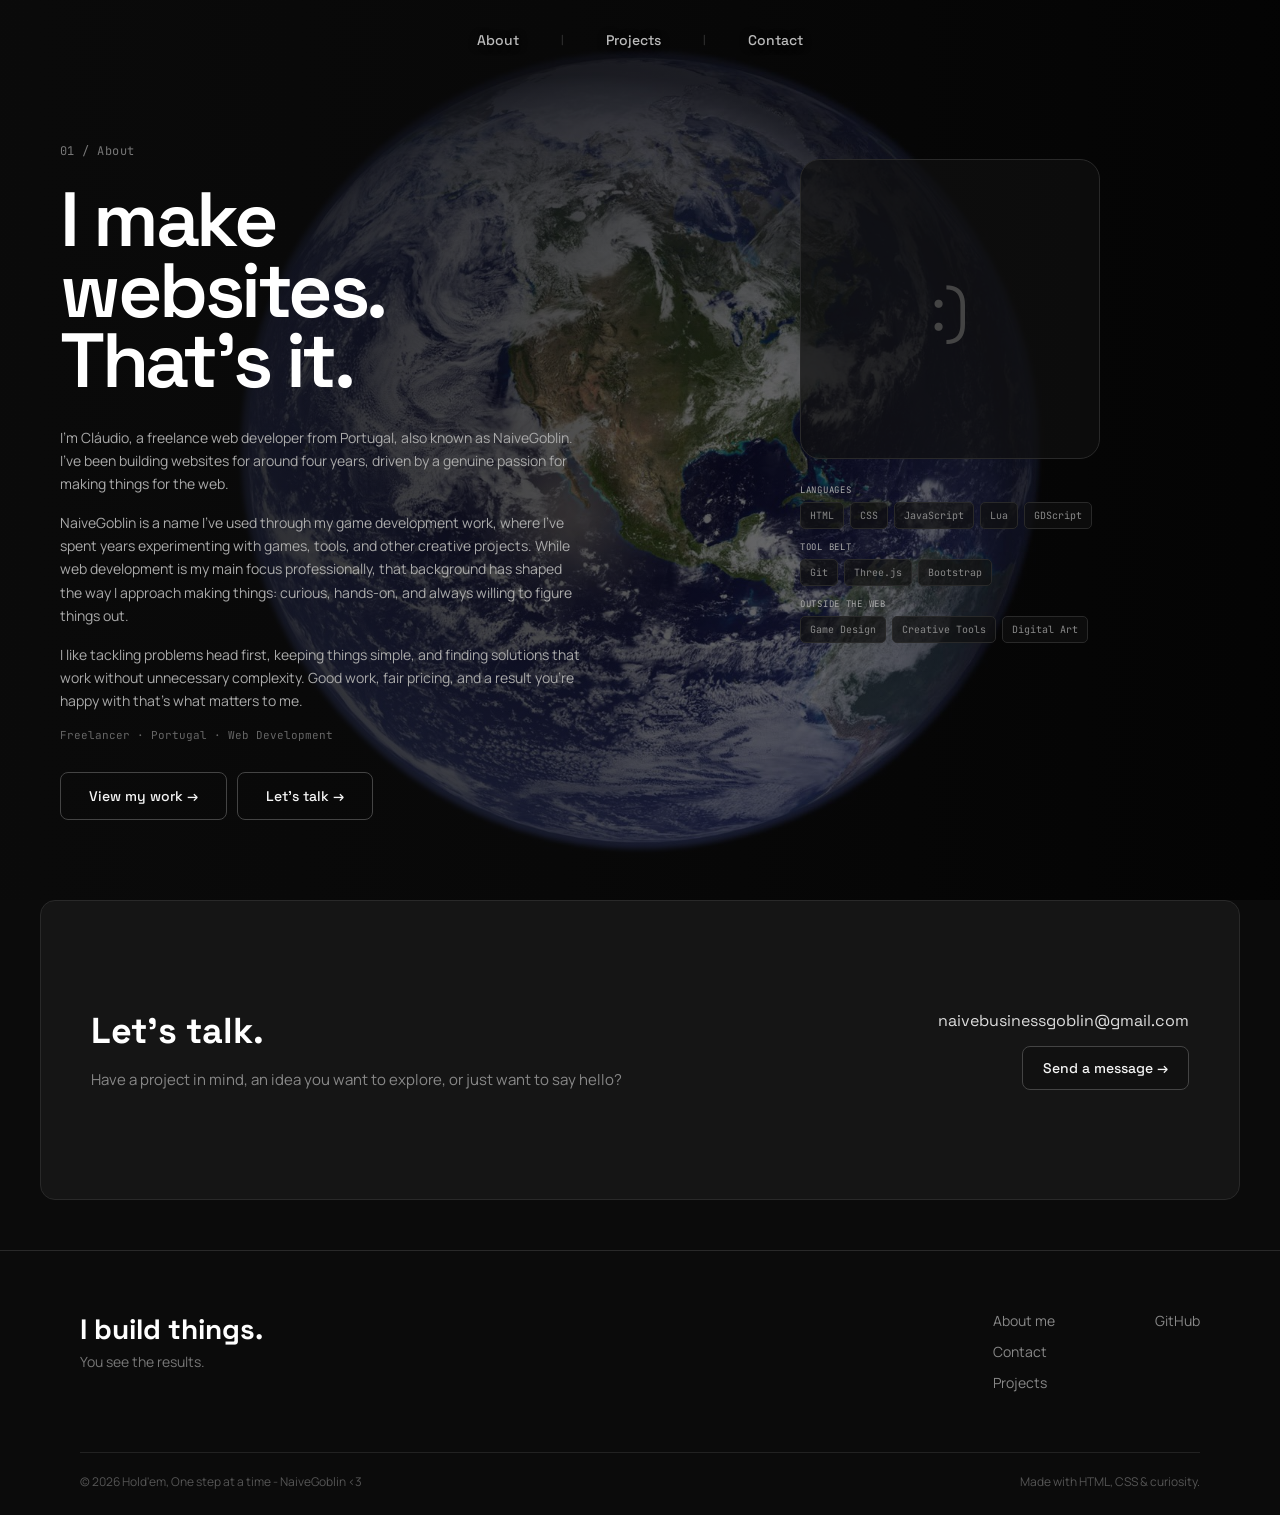
==== commit 5738ec37: "Accumulative Update" ====
--- a/index.html
+++ b/index.html
@@ -67,7 +67,7 @@
                         I like tackling problems head first, keeping things simple,
                         and finding solutions that work without unnecessary
                         complexity. Good work, fair pricing, and a result you're
-                        happy with — that's what matters to me.
+                        happy with that's what matters to me.
                     </p>
 
                     <span class="Section_Meta">
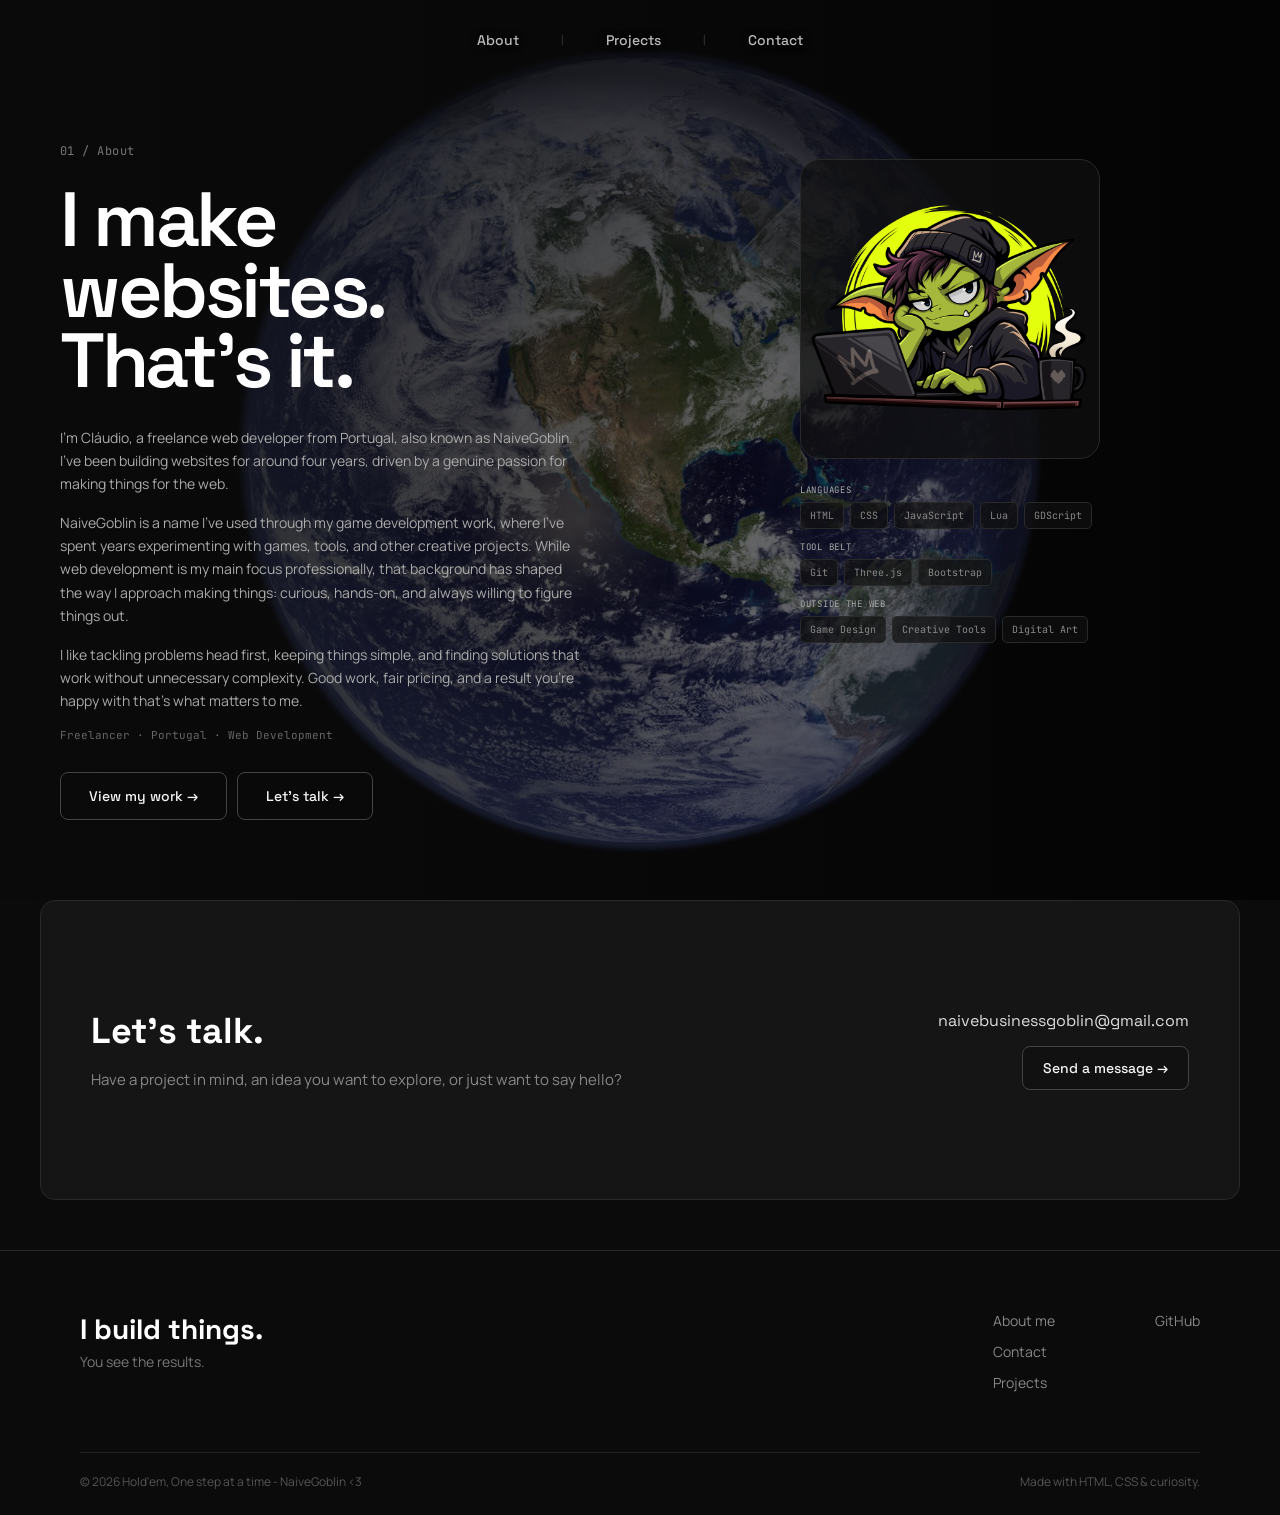
==== commit a3303088: "Mascot Added" ====
--- a/index.html
+++ b/index.html
@@ -96,7 +96,7 @@
                 <div class="Hero_Visual">
 
                     <div class="Mascot">
-                        <span>:)</span>
+                        <img src="images/Mascot.png"></img>
                     </div>
 
                     <div class="Tag_Groups">
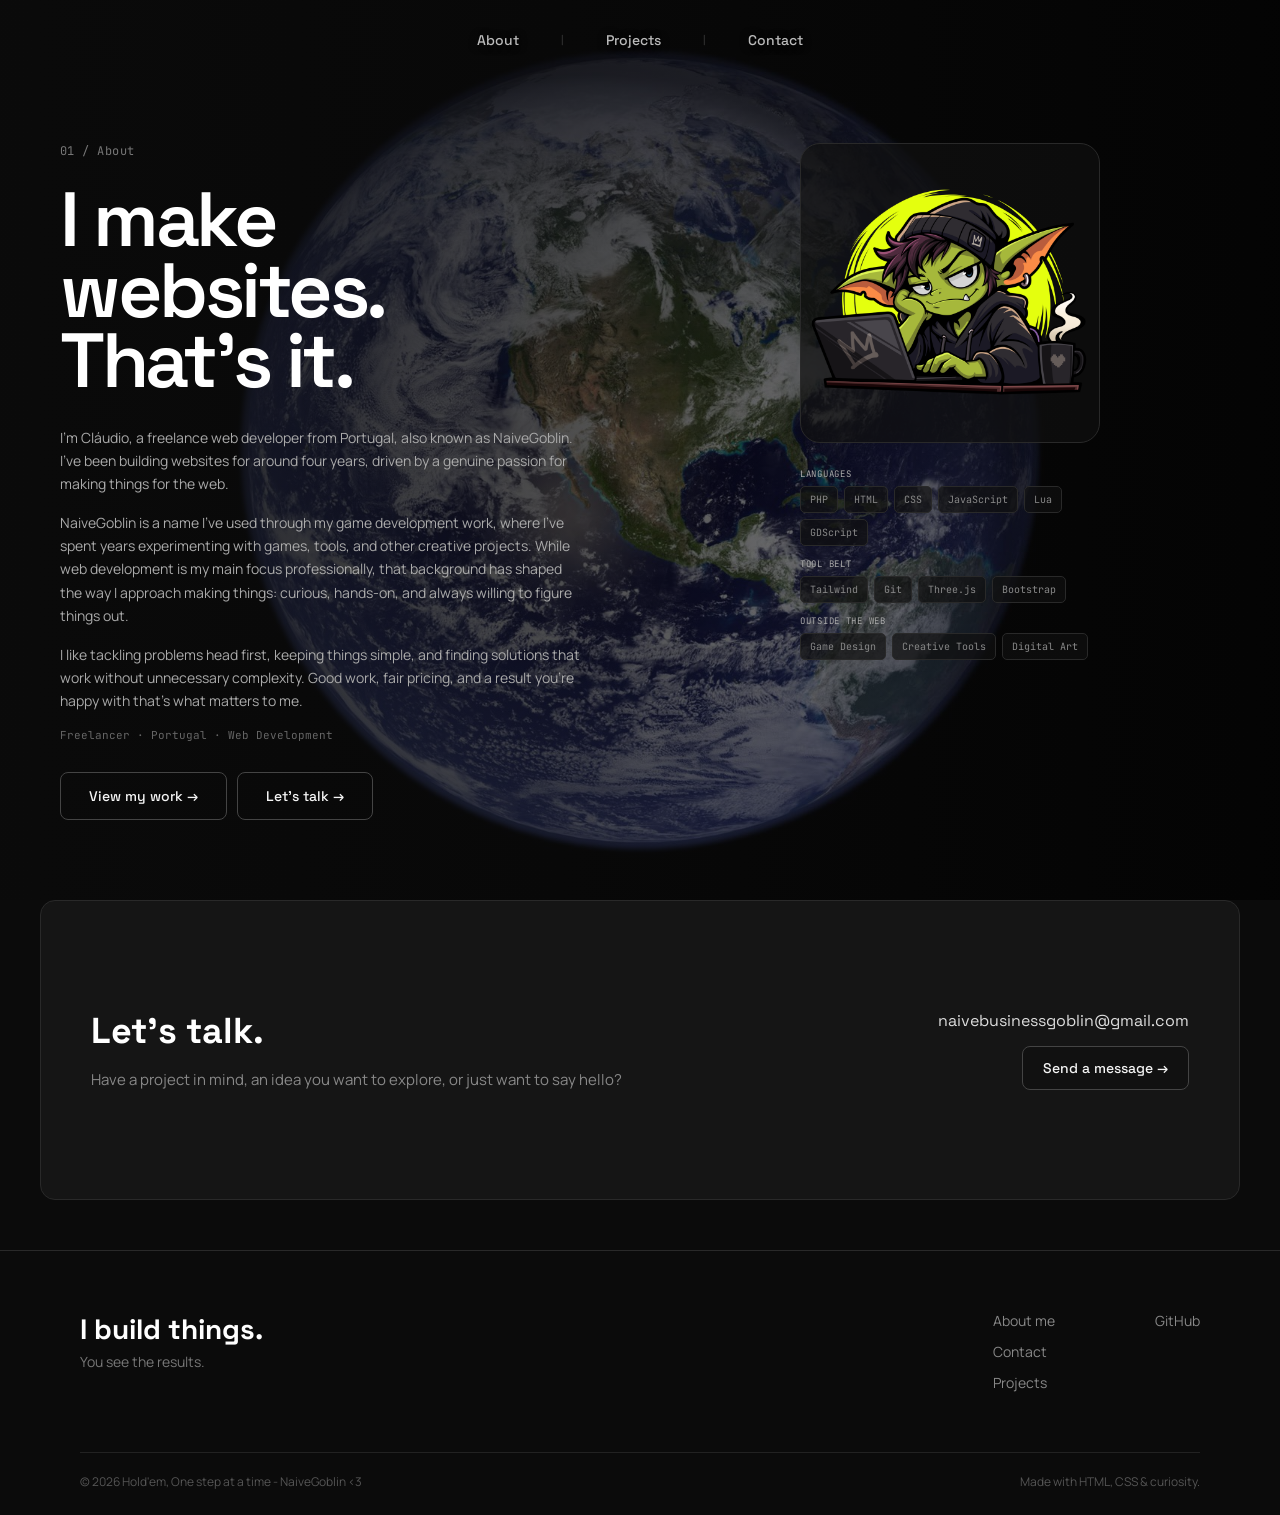
==== commit 123182ea: "New Tags" ====
--- a/index.html
+++ b/index.html
@@ -105,6 +105,7 @@
                             <span class="Tag_Label">LANGUAGES</span>
 
                             <div class="Tags">
+                                <span>PHP</span>
                                 <span>HTML</span>
                                 <span>CSS</span>
                                 <span>JavaScript</span>
@@ -118,6 +119,7 @@
                             <span class="Tag_Label">TOOL BELT</span>
 
                             <div class="Tags">
+                                <span>Tailwind</span>
                                 <span>Git</span>
                                 <span>Three.js</span>
                                 <span>Bootstrap</span>
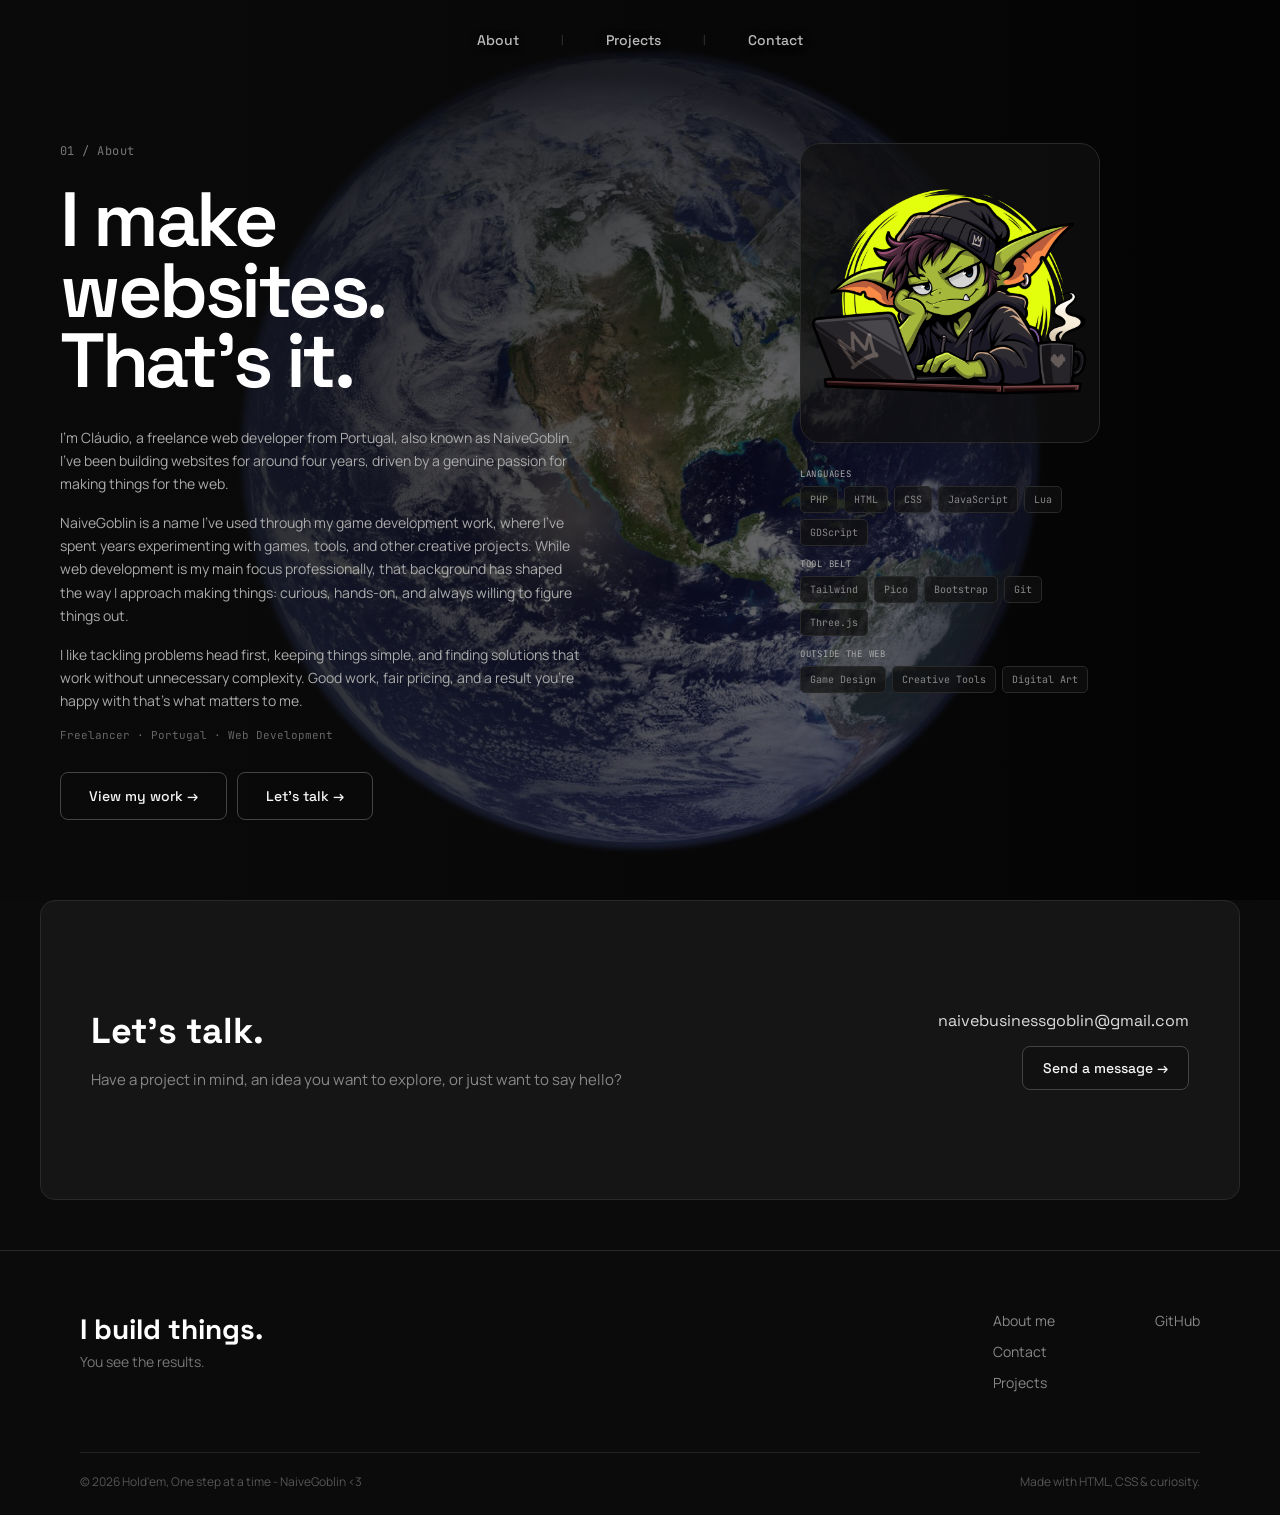
==== commit d4212d2b: "Update Tags" ====
--- a/index.html
+++ b/index.html
@@ -120,9 +120,10 @@
 
                             <div class="Tags">
                                 <span>Tailwind</span>
+                                <span>Pico</span>
+                                <span>Bootstrap</span>
                                 <span>Git</span>
                                 <span>Three.js</span>
-                                <span>Bootstrap</span>
                             </div>
                         </div>
 
